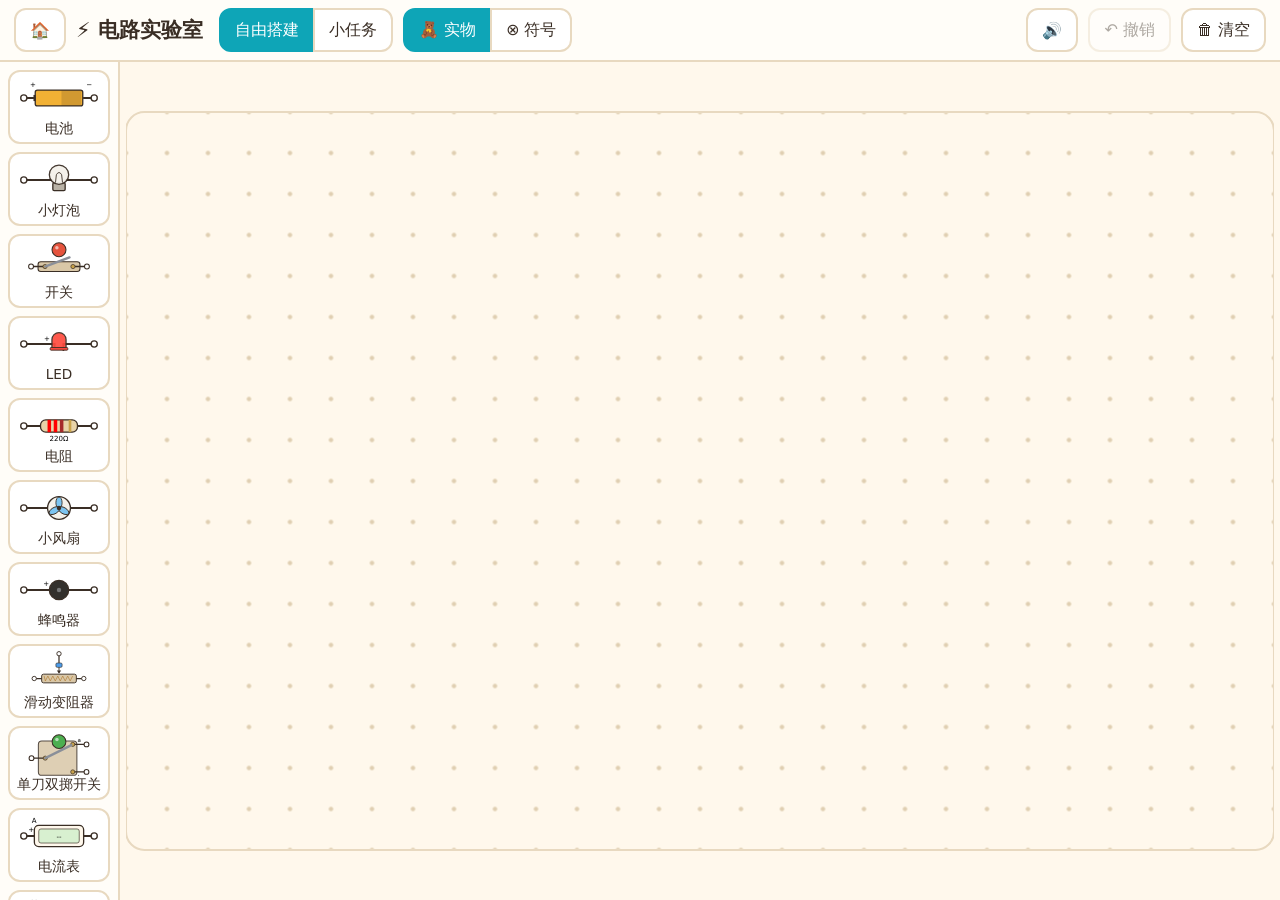
==== circuit/index.html @ fafb3c41 "feat(circuit): 页面骨架与自由搭建交互 Co-Authored-By: Claude Opus 5.5 <noreply@anthropic.com>" ====
<!DOCTYPE html>
<html lang="zh-CN">
<head>
  <meta charset="UTF-8">
  <meta name="viewport" content="width=device-width, initial-scale=1.0, maximum-scale=1.0, user-scalable=no">
  <meta name="apple-mobile-web-app-capable" content="yes">
  <title>电路实验室 - SaiSai.me</title>
  <link rel="stylesheet" href="styles.css">
  <script type="module" src="app.js"></script>
</head>
<body>
  <header class="topbar">
    <a class="home btn" href="../index.html" aria-label="回到首页">🏠</a>
    <h1>⚡ 电路实验室</h1>
    <div class="seg" id="modeSeg">
      <button class="btn" data-mode="free">自由搭建</button>
      <button class="btn" data-mode="task">小任务</button>
    </div>
    <div class="seg" id="styleSeg">
      <button class="btn" data-style="cartoon">🧸 实物</button>
      <button class="btn" data-style="symbol">⊗ 符号</button>
    </div>
    <span class="spacer"></span>
    <button class="btn" id="muteBtn" aria-label="静音">🔊</button>
    <button class="btn" id="undoBtn">↶ 撤销</button>
    <button class="btn" id="clearBtn">🗑 清空</button>
  </header>

  <div id="taskbar" hidden></div>

  <main class="workspace">
    <aside id="palette"><div class="palette-list"></div></aside>
    <div class="stage">
      <svg id="board" viewBox="0 0 1120 720" preserveAspectRatio="xMidYMid meet">
        <defs>
          <pattern id="dots" x="-20" y="-20" width="40" height="40" patternUnits="userSpaceOnUse">
            <circle cx="20" cy="20" r="2.2" fill="#e0cfb2"/>
          </pattern>
        </defs>
        <rect class="board-bg" x="0" y="0" width="1120" height="720" rx="18" fill="url(#dots)"/>
        <g id="wires"></g>
        <g id="parts"></g>
        <g id="overlay"></g>
      </svg>
      <div id="panel" hidden></div>
      <div id="banner" hidden>暂时无法计算</div>
      <div id="confirm" hidden>
        <div class="confirm-box">
          <p>清空画布？</p>
          <div class="confirm-actions">
            <button class="btn danger" data-confirm="yes">清空</button>
            <button class="btn" data-confirm="no">取消</button>
          </div>
        </div>
      </div>
    </div>
  </main>
  <div id="ghost" hidden></div>
</body>
</html>
---- circuit/styles.css ----
:root {
  --bg: #fff8ec;
  --ink: #3a2e25;
  --card: #fffdf8;
  --line: #e8d9c0;
  --accent: #0ea5b7;
  --tint: #dcf5f8;
  --danger: #e5533d;
}

* { box-sizing: border-box; }

html, body {
  margin: 0;
  height: 100%;
  overflow: hidden;
}

body {
  background: var(--bg);
  color: var(--ink);
  font-family: -apple-system, 'PingFang SC', 'Segoe UI', system-ui, sans-serif;
  display: flex;
  flex-direction: column;
  -webkit-user-select: none;
  user-select: none;
  -webkit-touch-callout: none;
  -webkit-tap-highlight-color: transparent;
}

/* 顶栏 */
.topbar {
  display: flex;
  align-items: center;
  gap: 10px;
  padding: 8px 14px;
  border-bottom: 2px solid var(--line);
  background: var(--card);
  flex: 0 0 auto;
}
.topbar h1 { font-size: 1.3rem; margin: 0 6px 0 0; white-space: nowrap; }
.spacer { flex: 1; }

.btn {
  min-width: 44px;
  min-height: 44px;
  padding: 0 14px;
  border: 2px solid var(--line);
  border-radius: 12px;
  background: #fff;
  color: var(--ink);
  font: inherit;
  font-size: 1rem;
  cursor: pointer;
  text-decoration: none;
  display: inline-flex;
  align-items: center;
  justify-content: center;
  touch-action: manipulation;
}
.btn:active { transform: scale(0.97); }
.btn.on { background: var(--accent); border-color: var(--accent); color: #fff; }
.btn.danger { background: var(--danger); border-color: var(--danger); color: #fff; }
.btn:disabled { opacity: 0.4; }

.seg { display: inline-flex; gap: 0; }
.seg .btn { border-radius: 0; }
.seg .btn:first-child { border-radius: 12px 0 0 12px; }
.seg .btn:last-child { border-radius: 0 12px 12px 0; margin-left: -2px; }

/* 任务栏 */
#taskbar {
  flex: 0 0 auto;
  padding: 8px 16px;
  background: var(--tint);
  border-bottom: 2px solid var(--line);
  display: flex;
  flex-direction: column;
  gap: 4px;
}
#taskbar[hidden] { display: none; }

/* 主区 */
.workspace {
  flex: 1 1 auto;
  display: flex;
  min-height: 0;
}

#palette {
  flex: 0 0 120px;
  border-right: 2px solid var(--line);
  background: var(--card);
  touch-action: none;
  display: flex;
  flex-direction: column;
  min-height: 0;
}
.palette-list {
  flex: 1;
  overflow-y: auto;
  -webkit-overflow-scrolling: touch;
  touch-action: pan-y;
  padding: 8px;
  display: flex;
  flex-direction: column;
  gap: 8px;
}
.pal-item {
  position: relative;
  border: 2px solid var(--line);
  border-radius: 12px;
  background: #fff;
  padding: 4px 4px 6px;
  text-align: center;
  min-height: 74px;
  cursor: grab;
}
.pal-item svg { width: 100%; height: 44px; display: block; pointer-events: none; }
.pal-item .name { font-size: 0.85rem; }
.pal-item .count {
  position: absolute;
  top: 2px;
  right: 6px;
  font-size: 0.8rem;
  font-weight: bold;
  color: var(--accent);
}
.pal-item.empty { opacity: 0.35; cursor: not-allowed; }
.pal-note { font-size: 0.9rem; padding: 8px 4px; text-align: center; color: #8a7a68; }

.stage {
  position: relative;
  flex: 1 1 auto;
  min-width: 0;
  display: flex;
  align-items: center;
  justify-content: center;
  padding: 6px;
}

#board {
  width: 100%;
  height: 100%;
  touch-action: none;
  display: block;
}
.board-bg { fill: url(#dots); stroke: var(--line); stroke-width: 2; }
#board.stale #parts, #board.stale #wires { filter: grayscale(1); opacity: 0.45; }

/* 元件与导线 */
.wire { fill: none; stroke: #c0392b; stroke-width: 5; stroke-linecap: round; stroke-linejoin: round; }
.wire.selected { stroke: var(--accent); stroke-width: 8; }
.term { fill: #fff; stroke: var(--ink); stroke-width: 3; }
.part .sel { fill: none; stroke: var(--accent); stroke-width: 3; stroke-dasharray: 8 6; }
.part text { font-family: inherit; fill: var(--ink); }
.part .label { font-size: 15px; }
.part .pol { font-size: 18px; font-weight: bold; }
.part .sym { font-size: 22px; font-weight: bold; }
.part .reading { font-size: 18px; font-weight: bold; font-family: ui-monospace, Menlo, monospace; }
.burnt { filter: grayscale(1); }
.preview { fill: none; stroke: var(--accent); stroke-width: 4; stroke-dasharray: 10 8; }

/* 面板 */
#panel {
  position: absolute;
  top: 14px;
  right: 14px;
  width: 240px;
  background: var(--card);
  border: 2px solid var(--line);
  border-radius: 16px;
  box-shadow: 0 6px 18px rgba(58, 46, 37, 0.15);
  padding: 12px;
  display: flex;
  flex-direction: column;
  gap: 10px;
}
#panel[hidden] { display: none; }
#panel h2 { font-size: 1.1rem; margin: 0; }
#panel .row { display: flex; flex-wrap: wrap; gap: 6px; }
#panel .row .btn { padding: 0 10px; flex: 1 0 auto; }
#panel .param-name { font-size: 0.9rem; color: #7a6a58; }
#panel input[type="range"] { width: 100%; height: 44px; }

#banner {
  position: absolute;
  top: 14px;
  left: 50%;
  transform: translateX(-50%);
  padding: 10px 18px;
  border-radius: 12px;
  background: #fff3c4;
  border: 2px solid #e8c35a;
  font-weight: bold;
}
#banner[hidden] { display: none; }

#confirm {
  position: absolute;
  inset: 0;
  background: rgba(58, 46, 37, 0.25);
  display: flex;
  align-items: center;
  justify-content: center;
}
#confirm[hidden] { display: none; }
.confirm-box {
  background: var(--card);
  border-radius: 18px;
  padding: 20px 24px;
  border: 2px solid var(--line);
  text-align: center;
}
.confirm-box p { font-size: 1.2rem; margin: 0 0 14px; }
.confirm-actions { display: flex; gap: 12px; justify-content: center; }

#ghost {
  position: fixed;
  width: 120px;
  height: 60px;
  pointer-events: none;
  opacity: 0.8;
  transform: translate(-50%, -50%);
  z-index: 10;
}
#ghost[hidden] { display: none; }
#ghost svg { width: 100%; height: 100%; }
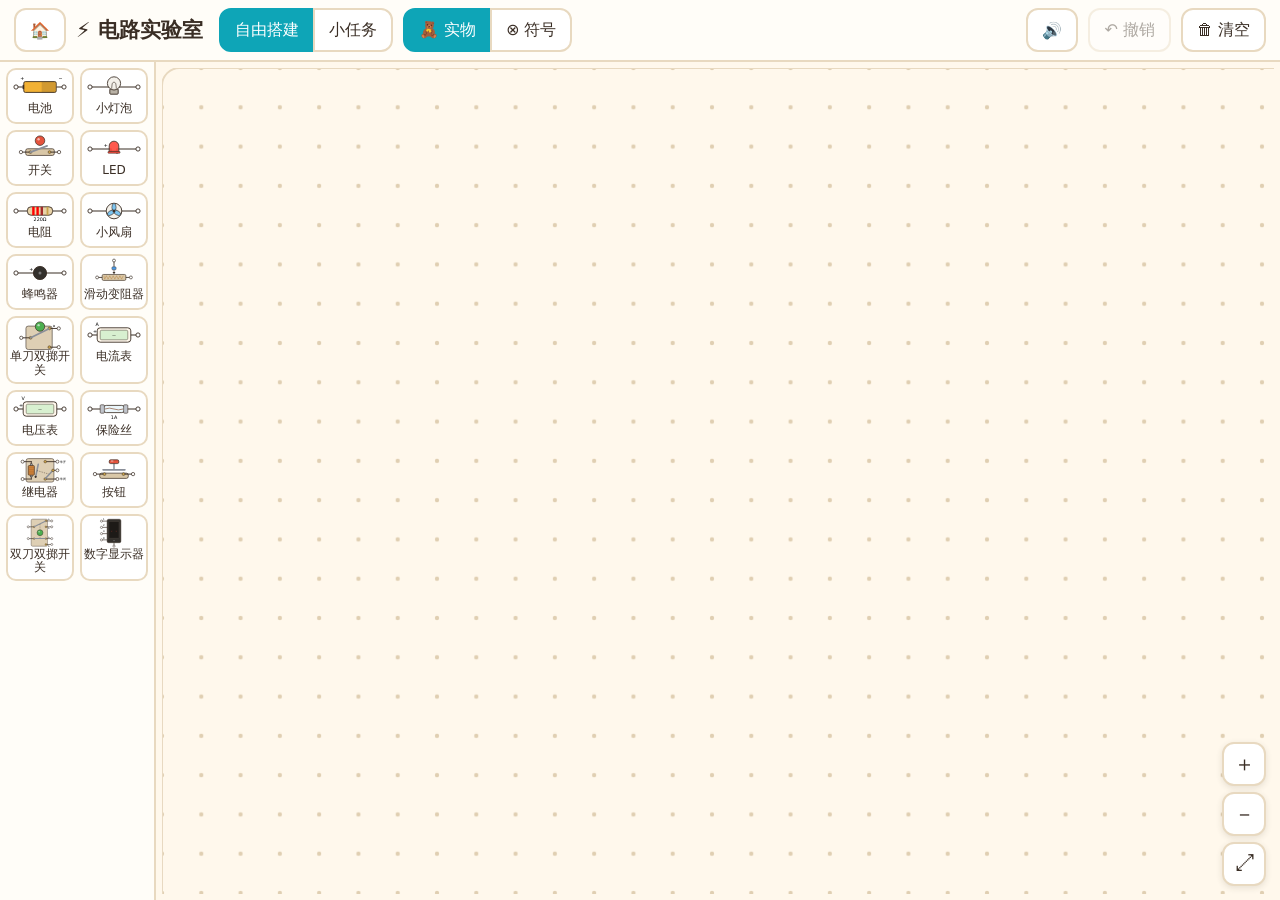
==== commit 1481a70e: "feat(circuit): 画板扩大到 48×30 格，支持缩放和拖动 - 双指捏合、滚轮缩放，以手指/鼠标位置为中心；拖空白处平移 - 右下角加放大、缩小、看全部按钮 - 默认视野仍是原来 28×" ====
--- a/circuit/index.html
+++ b/circuit/index.html
@@ -37,13 +37,25 @@
             <circle cx="20" cy="20" r="2.2" fill="#e0cfb2"/>
           </pattern>
         </defs>
-        <rect class="board-bg" x="0" y="0" width="1120" height="720" rx="18" fill="url(#dots)"/>
+        <rect class="board-bg" x="0" y="0" width="1920" height="1200" rx="18" fill="url(#dots)"/>
         <g id="wires"></g>
         <g id="parts"></g>
         <g id="overlay"></g>
       </svg>
+      <div id="zoom">
+        <button class="btn" data-zoom="in" aria-label="放大">＋</button>
+        <button class="btn" data-zoom="out" aria-label="缩小">－</button>
+        <button class="btn" data-zoom="fit" aria-label="看全部">⤢</button>
+      </div>
       <div id="panel" hidden></div>
       <div id="banner" hidden>暂时无法计算</div>
+      <div id="tasklist" hidden>
+        <div class="tasklist-box">
+          <h2>选一关</h2>
+          <div class="tasklist-body"></div>
+          <button class="btn" data-task-action="close">关闭</button>
+        </div>
+      </div>
       <div id="confirm" hidden>
         <div class="confirm-box">
           <p>清空画布？</p>
--- a/circuit/styles.css
+++ b/circuit/styles.css
@@ -88,7 +88,7 @@
 }
 
 #palette {
-  flex: 0 0 120px;
+  flex: 0 0 156px;
   border-right: 2px solid var(--line);
   background: var(--card);
   touch-action: none;
@@ -101,33 +101,36 @@
   overflow-y: auto;
   -webkit-overflow-scrolling: touch;
   touch-action: pan-y;
-  padding: 8px;
-  display: flex;
-  flex-direction: column;
-  gap: 8px;
-}
+  padding: 6px;
+  display: grid;
+  grid-template-columns: 1fr 1fr;
+  align-content: start;
+  gap: 6px;
+}
+/* 两列小卡片，16 个元件一屏放不下时在面板内滚动；按住卡片拖动时不触发列表滚动 */
 .pal-item {
   position: relative;
   border: 2px solid var(--line);
-  border-radius: 12px;
+  border-radius: 10px;
   background: #fff;
-  padding: 4px 4px 6px;
+  padding: 2px 2px 4px;
   text-align: center;
-  min-height: 74px;
+  min-height: 56px;
   cursor: grab;
-}
-.pal-item svg { width: 100%; height: 44px; display: block; pointer-events: none; }
-.pal-item .name { font-size: 0.85rem; }
+  touch-action: none;
+}
+.pal-item svg { width: 100%; height: 30px; display: block; pointer-events: none; }
+.pal-item .name { font-size: 0.75rem; line-height: 1.15; }
 .pal-item .count {
   position: absolute;
-  top: 2px;
-  right: 6px;
-  font-size: 0.8rem;
+  top: 0;
+  right: 4px;
+  font-size: 0.75rem;
   font-weight: bold;
   color: var(--accent);
 }
 .pal-item.empty { opacity: 0.35; cursor: not-allowed; }
-.pal-note { font-size: 0.9rem; padding: 8px 4px; text-align: center; color: #8a7a68; }
+.pal-note { grid-column: 1 / -1; font-size: 0.9rem; padding: 8px 4px; text-align: center; color: #8a7a68; }
 
 .stage {
   position: relative;
@@ -146,20 +149,35 @@
   display: block;
 }
 .board-bg { fill: url(#dots); stroke: var(--line); stroke-width: 2; }
+#board.panning { cursor: grabbing; }
 #board.stale #parts, #board.stale #wires { filter: grayscale(1); opacity: 0.45; }
 
 /* 元件与导线 */
 .wire { fill: none; stroke: #c0392b; stroke-width: 5; stroke-linecap: round; stroke-linejoin: round; }
 .wire.selected { stroke: var(--accent); stroke-width: 8; }
 .term { fill: #fff; stroke: var(--ink); stroke-width: 3; }
+.handle { fill: #fff; stroke: var(--accent); stroke-width: 3; }
 .part .sel { fill: none; stroke: var(--accent); stroke-width: 3; stroke-dasharray: 8 6; }
 .part text { font-family: inherit; fill: var(--ink); }
 .part .label { font-size: 15px; }
+.part .tag { font-size: 18px; font-weight: bold; }
 .part .pol { font-size: 18px; font-weight: bold; }
 .part .sym { font-size: 22px; font-weight: bold; }
 .part .reading { font-size: 18px; font-weight: bold; font-family: ui-monospace, Menlo, monospace; }
+.part .digit, .part .ghost { font-size: 44px; font-weight: bold; font-family: ui-monospace, Menlo, monospace; }
 .burnt { filter: grayscale(1); }
 .preview { fill: none; stroke: var(--accent); stroke-width: 4; stroke-dasharray: 10 8; }
+
+/* 缩放按钮 */
+#zoom {
+  position: absolute;
+  right: 14px;
+  bottom: 14px;
+  display: flex;
+  flex-direction: column;
+  gap: 6px;
+}
+#zoom .btn { font-size: 1.3rem; padding: 0; box-shadow: 0 2px 6px rgba(58, 46, 37, 0.12); }
 
 /* 面板 */
 #panel {
@@ -226,3 +244,78 @@
 }
 #ghost[hidden] { display: none; }
 #ghost svg { width: 100%; height: 100%; }
+
+/* 电流小点与风扇 */
+.flow {
+  fill: none;
+  stroke: #ffe066;
+  stroke-width: 4;
+  stroke-linecap: round;
+  stroke-dasharray: 2 14;
+  pointer-events: none;
+  animation-name: flow-move;
+  animation-timing-function: linear;
+  animation-iteration-count: infinite;
+}
+@keyframes flow-move {
+  from { stroke-dashoffset: 16; }
+  to { stroke-dashoffset: 0; }
+}
+#board.stale .flow { display: none; }
+
+.fan.spinning {
+  transform-origin: 0 0;
+  animation-name: fan-spin;
+  animation-timing-function: linear;
+  animation-iteration-count: infinite;
+}
+@keyframes fan-spin {
+  from { transform: rotate(0deg); }
+  to { transform: rotate(360deg); }
+}
+.alarm .bubble { animation: pulse 0.6s ease-in-out infinite alternate; }
+@keyframes pulse {
+  from { opacity: 0.7; }
+  to { opacity: 1; }
+}
+
+/* 小任务 */
+.task-row { display: flex; align-items: center; gap: 12px; }
+.task-title { flex: 1; font-size: 1.1rem; font-weight: bold; }
+.hint { font-size: 1rem; color: #6a5a48; }
+.passed {
+  display: flex;
+  align-items: center;
+  gap: 12px;
+  font-size: 1.2rem;
+  font-weight: bold;
+  color: #2f8a3a;
+}
+
+#tasklist {
+  position: absolute;
+  inset: 0;
+  background: rgba(58, 46, 37, 0.25);
+  display: flex;
+  align-items: center;
+  justify-content: center;
+  z-index: 5;
+}
+#tasklist[hidden] { display: none; }
+.tasklist-box {
+  background: var(--card);
+  border: 2px solid var(--line);
+  border-radius: 18px;
+  padding: 16px 20px;
+  display: flex;
+  flex-direction: column;
+  gap: 10px;
+  max-height: 90%;
+  overflow-y: auto;
+}
+.tasklist-box h2 { margin: 0; font-size: 1.2rem; }
+.tasklist-box h3 { margin: 4px 0 0; font-size: 1rem; color: #6a5a48; }
+.answer-row input { width: 5.5em; font-size: 1.1rem; padding: 4px 6px; }
+.tasklist-body { display: flex; flex-direction: column; gap: 8px; }
+.tasklist-items { display: grid; grid-template-columns: 1fr 1fr; gap: 8px; }
+.tasklist-items .btn { justify-content: flex-start; }
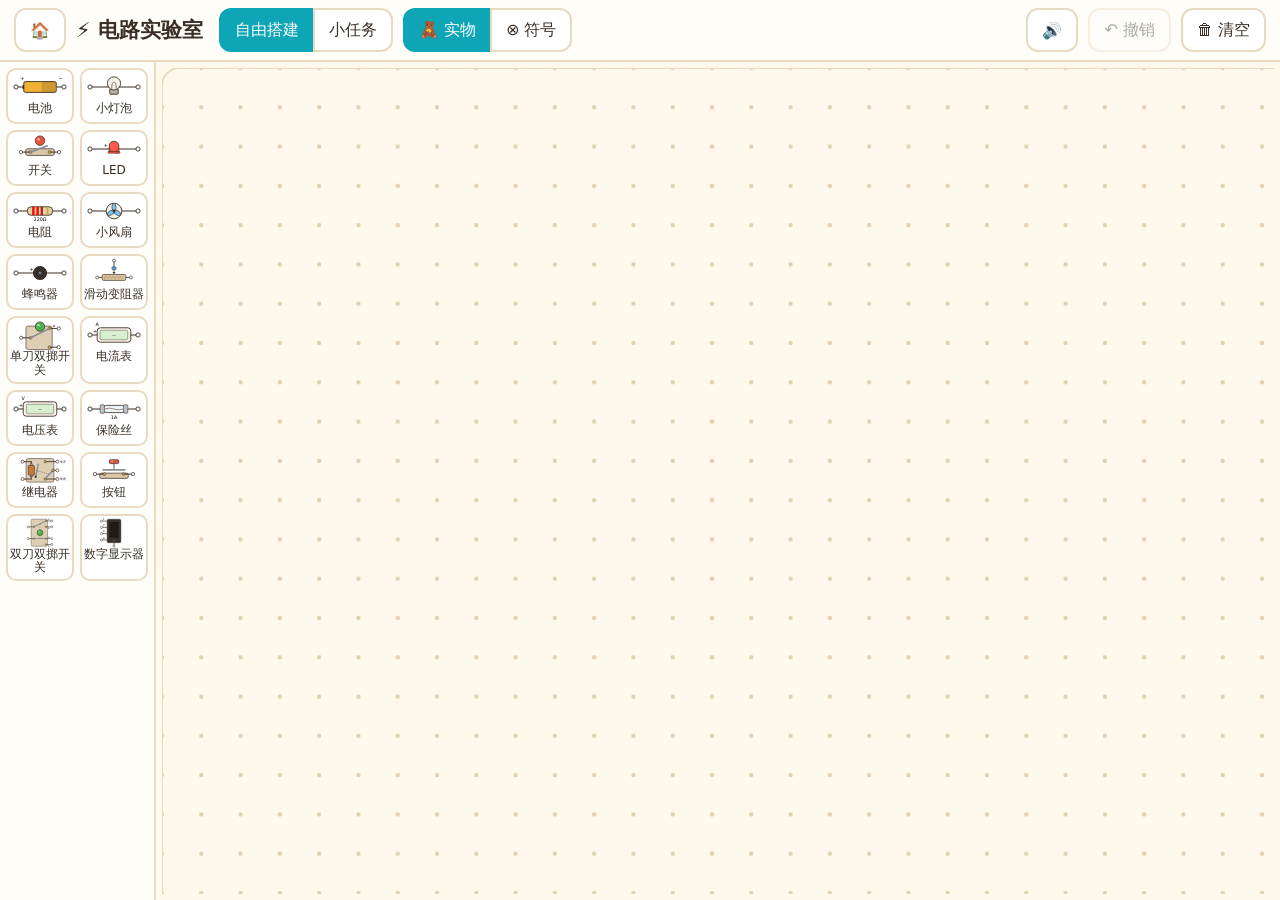
==== commit 9aaaf2a8: "refactor(circuit): 去掉右下角的缩放按钮 缩放靠双指捏合和滚轮，平移靠拖空白处，按钮用不上。  Co-Authored-By: Claude Opus 5.5 <noreply@an" ====
--- a/circuit/index.html
+++ b/circuit/index.html
@@ -42,11 +42,6 @@
         <g id="parts"></g>
         <g id="overlay"></g>
       </svg>
-      <div id="zoom">
-        <button class="btn" data-zoom="in" aria-label="放大">＋</button>
-        <button class="btn" data-zoom="out" aria-label="缩小">－</button>
-        <button class="btn" data-zoom="fit" aria-label="看全部">⤢</button>
-      </div>
       <div id="panel" hidden></div>
       <div id="banner" hidden>暂时无法计算</div>
       <div id="tasklist" hidden>
--- a/circuit/styles.css
+++ b/circuit/styles.css
@@ -168,17 +168,6 @@
 .burnt { filter: grayscale(1); }
 .preview { fill: none; stroke: var(--accent); stroke-width: 4; stroke-dasharray: 10 8; }
 
-/* 缩放按钮 */
-#zoom {
-  position: absolute;
-  right: 14px;
-  bottom: 14px;
-  display: flex;
-  flex-direction: column;
-  gap: 6px;
-}
-#zoom .btn { font-size: 1.3rem; padding: 0; box-shadow: 0 2px 6px rgba(58, 46, 37, 0.12); }
-
 /* 面板 */
 #panel {
   position: absolute;
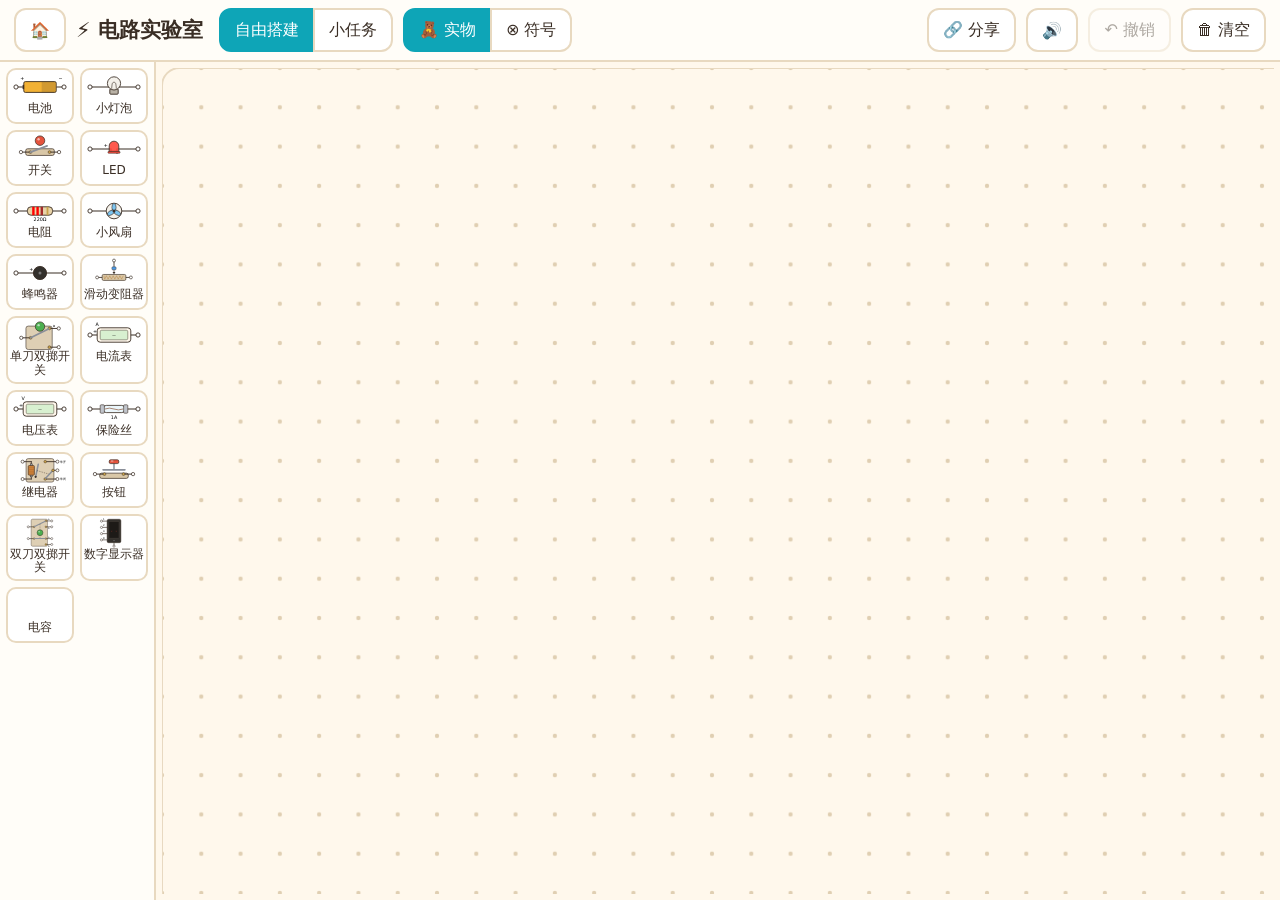
==== commit a61e4d0a: "feat(circuit): 分享按钮与打开分享链接 Co-Authored-By: Claude Opus 5.5 <noreply@anthropic.com>" ====
--- a/circuit/index.html
+++ b/circuit/index.html
@@ -21,6 +21,7 @@
       <button class="btn" data-style="symbol">⊗ 符号</button>
     </div>
     <span class="spacer"></span>
+    <button class="btn" id="shareBtn">🔗 分享</button>
     <button class="btn" id="muteBtn" aria-label="静音">🔊</button>
     <button class="btn" id="undoBtn">↶ 撤销</button>
     <button class="btn" id="clearBtn">🗑 清空</button>
@@ -37,13 +38,23 @@
             <circle cx="20" cy="20" r="2.2" fill="#e0cfb2"/>
           </pattern>
         </defs>
-        <rect class="board-bg" x="0" y="0" width="1920" height="1200" rx="18" fill="url(#dots)"/>
+        <rect class="board-bg" x="0" y="0" width="3360" height="2160" rx="18" fill="url(#dots)"/>
         <g id="wires"></g>
         <g id="parts"></g>
         <g id="overlay"></g>
       </svg>
       <div id="panel" hidden></div>
       <div id="banner" hidden>暂时无法计算</div>
+      <div id="toast" hidden></div>
+      <div id="shareBox" hidden>
+        <div class="confirm-box">
+          <p>复制下面的链接发给朋友</p>
+          <input type="text" readonly>
+          <div class="confirm-actions">
+            <button class="btn" data-share="close">关闭</button>
+          </div>
+        </div>
+      </div>
       <div id="tasklist" hidden>
         <div class="tasklist-box">
           <h2>选一关</h2>
--- a/circuit/styles.css
+++ b/circuit/styles.css
@@ -203,6 +203,21 @@
 }
 #banner[hidden] { display: none; }
 
+#toast {
+  position: absolute;
+  bottom: 18px;
+  left: 50%;
+  transform: translateX(-50%);
+  padding: 10px 18px;
+  border-radius: 12px;
+  background: #fff3c4;
+  border: 2px solid #e8c35a;
+  font-weight: bold;
+  white-space: nowrap;
+}
+#toast[hidden] { display: none; }
+#shareBtn[hidden] { display: none; }
+
 #confirm {
   position: absolute;
   inset: 0;
@@ -212,6 +227,25 @@
   justify-content: center;
 }
 #confirm[hidden] { display: none; }
+#shareBox {
+  position: absolute;
+  inset: 0;
+  background: rgba(58, 46, 37, 0.25);
+  display: flex;
+  align-items: center;
+  justify-content: center;
+}
+#shareBox[hidden] { display: none; }
+#shareBox input {
+  width: min(70vw, 420px);
+  min-height: 44px;
+  margin: 0 0 14px;
+  padding: 0 10px;
+  border: 2px solid var(--line);
+  border-radius: 12px;
+  font-size: 1rem;
+  user-select: text;
+}
 .confirm-box {
   background: var(--card);
   border-radius: 18px;
